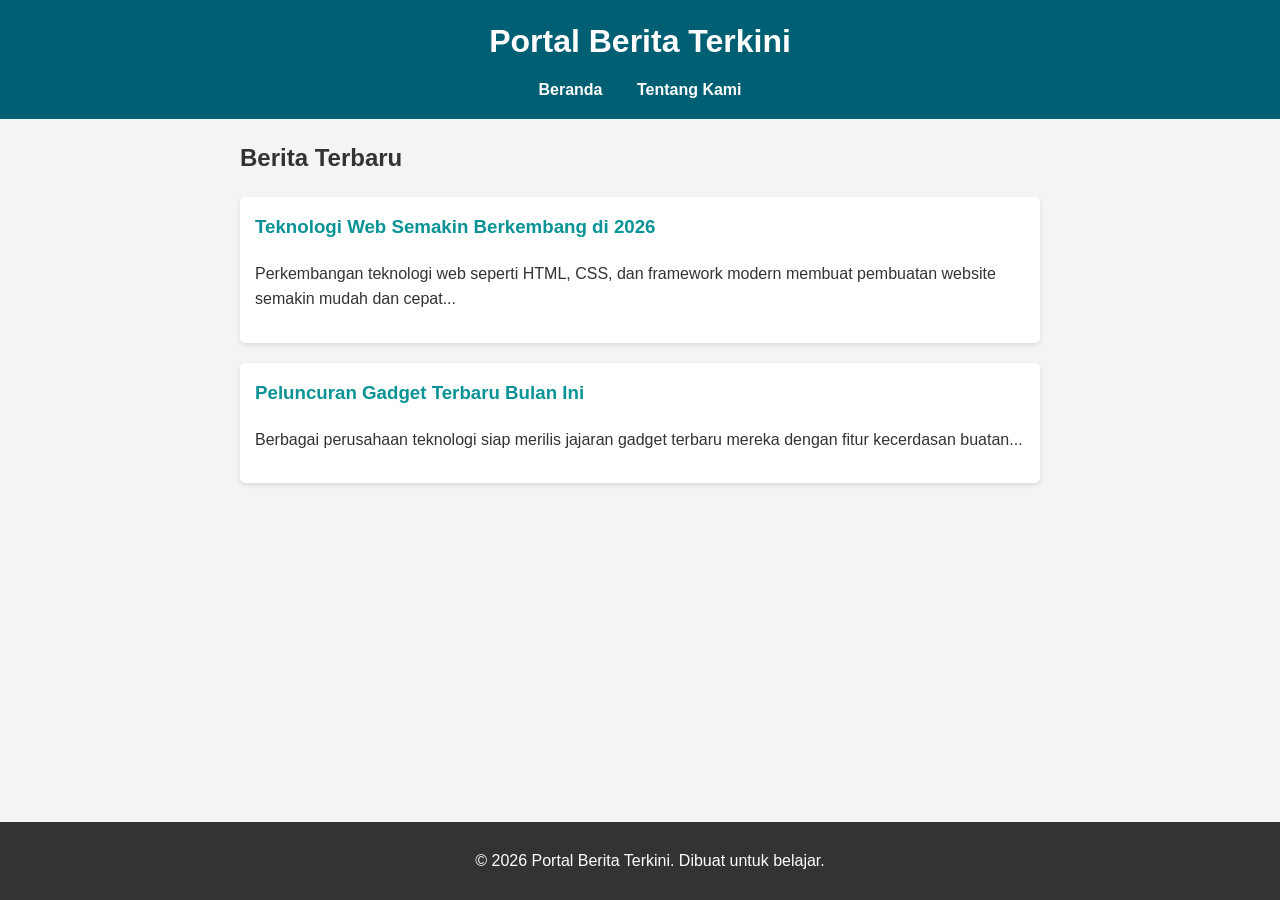
==== index.html @ ea535ac1 "Upload website berita pertama" ====
<!DOCTYPE html>
<html lang="id">
<head>
    <meta charset="UTF-8">
    <meta name="viewport" content="width=device-width, initial-scale=1.0">
    <title>Portal Berita Terkini</title>
    <link rel="stylesheet" href="style.css">
</head>
<body>
    <header>
        <h1>Portal Berita Terkini</h1>
        <nav>
            <a href="index.html">Beranda</a>
            <a href="tentang.html">Tentang Kami</a>
        </nav>
    </header>

    <main>
        <h2>Berita Terbaru</h2>
        <div class="card">
            <h3><a href="berita-1.html">Teknologi Web Semakin Berkembang di 2026</a></h3>
            <p>Perkembangan teknologi web seperti HTML, CSS, dan framework modern membuat pembuatan website semakin mudah dan cepat...</p>
        </div>
        <div class="card">
            <h3><a href="#">Peluncuran Gadget Terbaru Bulan Ini</a></h3>
            <p>Berbagai perusahaan teknologi siap merilis jajaran gadget terbaru mereka dengan fitur kecerdasan buatan...</p>
        </div>
    </main>

    <footer>
        <p>&copy; 2026 Portal Berita Terkini. Dibuat untuk belajar.</p>
    </footer>
</body>
</html>
---- style.css ----
body {
    font-family: Arial, sans-serif;
    line-height: 1.6;
    margin: 0;
    padding: 0;
    background-color: #f4f4f4;
    color: #333;
}

header {
    background: #005f73;
    color: #fff;
    padding: 1rem 0;
    text-align: center;
}

header h1 {
    margin: 0;
    margin-bottom: 10px;
}

nav a {
    color: #fff;
    text-decoration: none;
    margin: 0 15px;
    font-weight: bold;
}

nav a:hover {
    text-decoration: underline;
}

main {
    max-width: 800px;
    margin: 20px auto;
    padding: 0 20px;
}

.card {
    background: #fff;
    padding: 15px;
    margin-bottom: 20px;
    border-radius: 5px;
    box-shadow: 0 2px 5px rgba(0,0,0,0.1);
}

.card h3 {
    margin-top: 0;
}

.card a {
    color: #0a9396;
    text-decoration: none;
}

.card a:hover {
    text-decoration: underline;
}

article {
    background: #fff;
    padding: 20px;
    border-radius: 5px;
    box-shadow: 0 2px 5px rgba(0,0,0,0.1);
}

.tanggal {
    color: #777;
    font-size: 0.9em;
    border-bottom: 1px solid #eee;
    padding-bottom: 10px;
}

.btn-kembali {
    display: inline-block;
    margin-top: 20px;
    color: #005f73;
    text-decoration: none;
    font-weight: bold;
}

footer {
    text-align: center;
    padding: 10px;
    background: #333;
    color: #fff;
    position: fixed;
    bottom: 0;
    width: 100%;
}
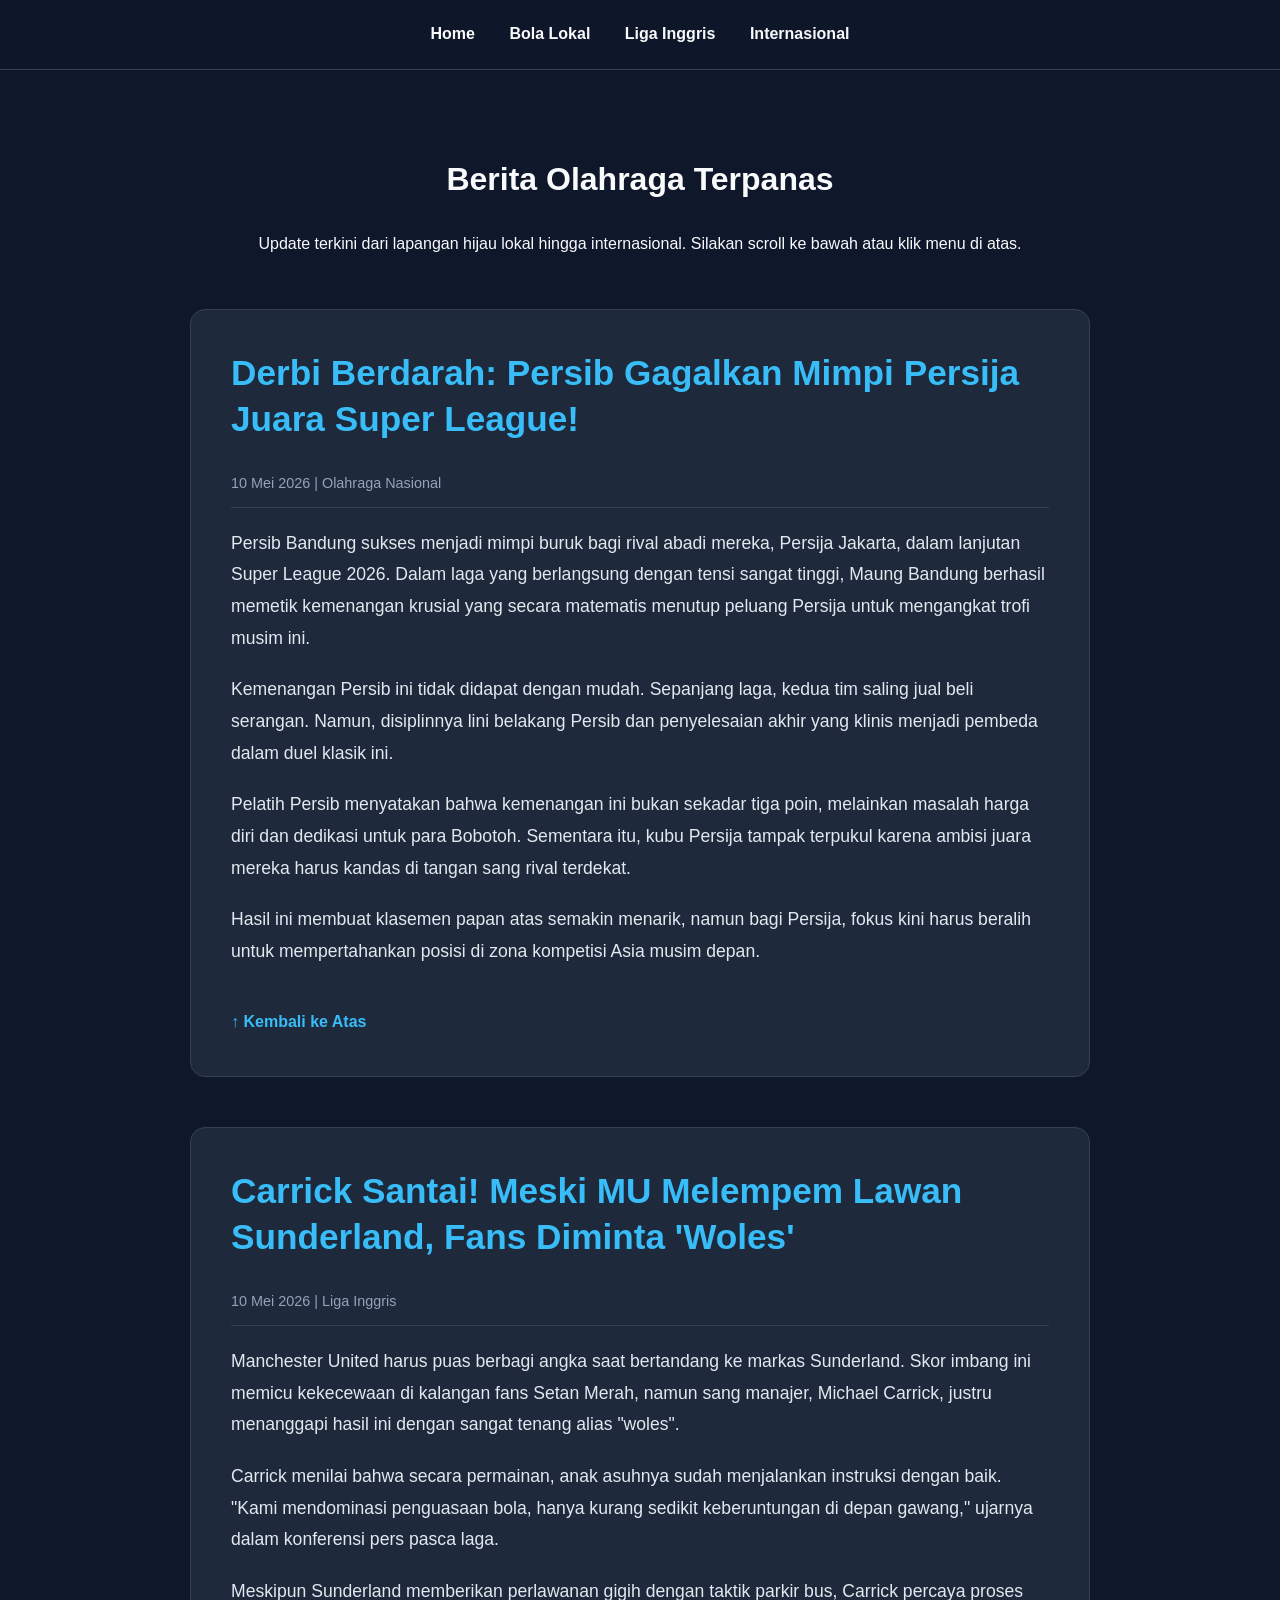
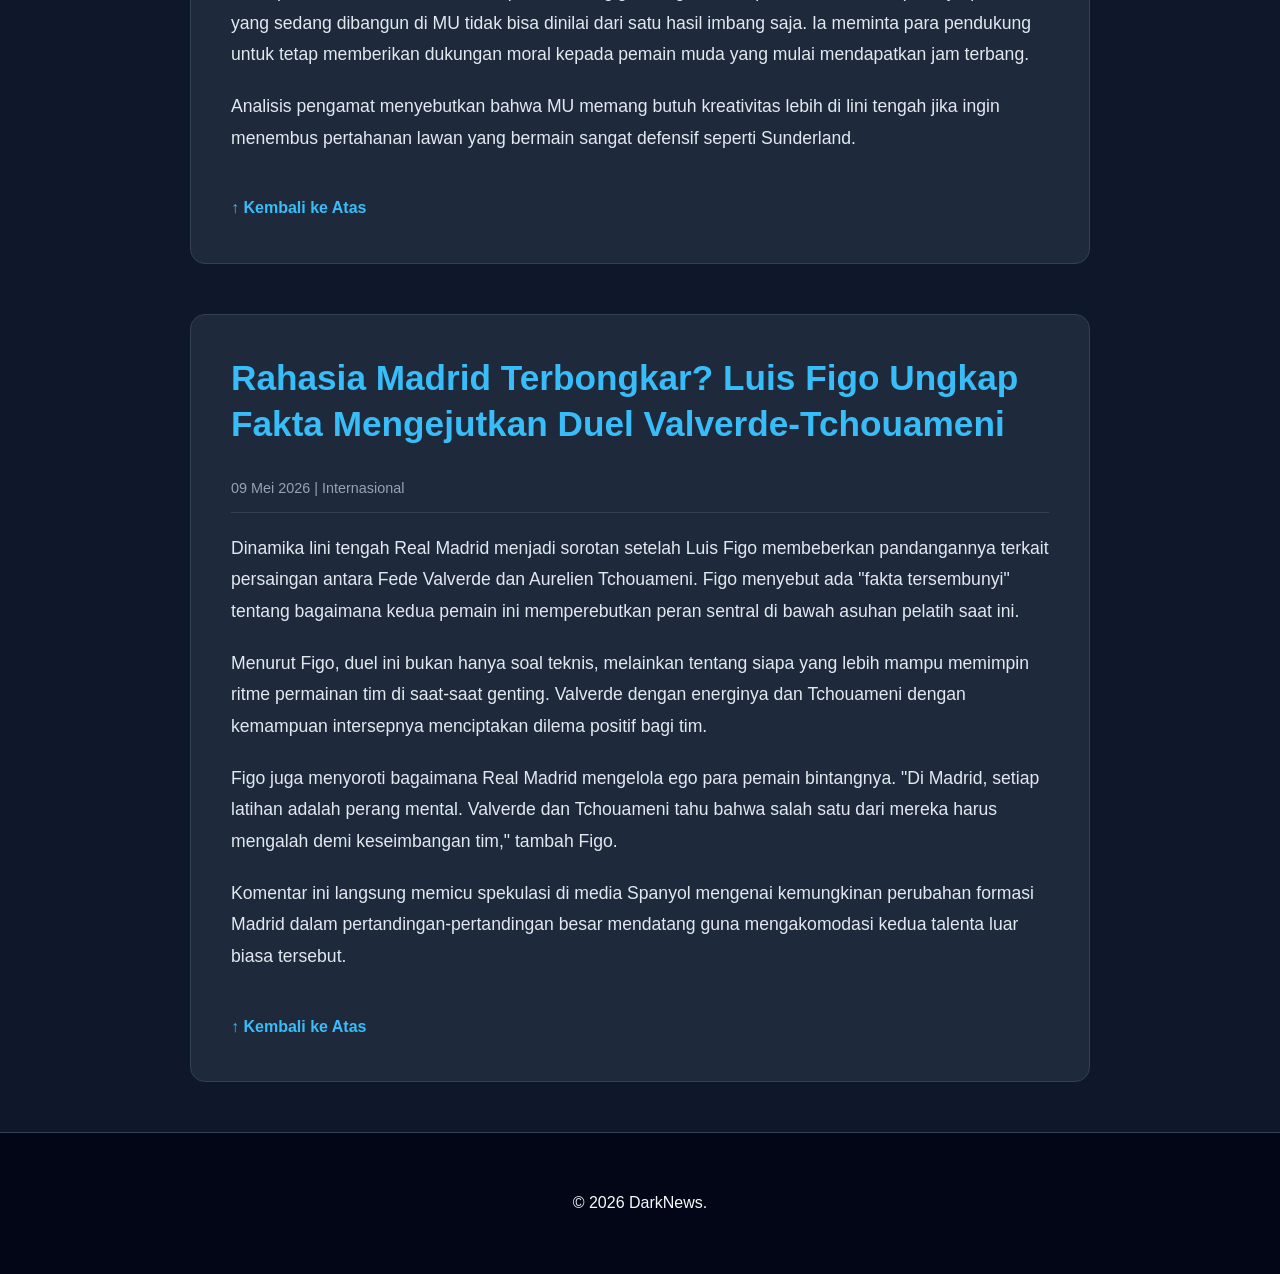
==== commit 67ddc0a5: "Mengubah website menjadi single page dengan anchor ID" ====
--- a/index.html
+++ b/index.html
@@ -3,32 +3,67 @@
 <head>
     <meta charset="UTF-8">
     <meta name="viewport" content="width=device-width, initial-scale=1.0">
-    <title>Portal Berita Terkini</title>
+    <title>DarkNews - Portal Berita Olahraga</title>
     <link rel="stylesheet" href="style.css">
 </head>
-<body>
+<body id="atas">
     <header>
-        <h1>Portal Berita Terkini</h1>
         <nav>
-            <a href="index.html">Beranda</a>
-            <a href="tentang.html">Tentang Kami</a>
+            <a href="#atas">Home</a>
+            <a href="#persib-persija">Bola Lokal</a>
+            <a href="#mu-sunderland">Liga Inggris</a>
+            <a href="#madrid-figo">Internasional</a>
         </nav>
     </header>
 
     <main>
-        <h2>Berita Terbaru</h2>
-        <div class="card">
-            <h3><a href="berita-1.html">Teknologi Web Semakin Berkembang di 2026</a></h3>
-            <p>Perkembangan teknologi web seperti HTML, CSS, dan framework modern membuat pembuatan website semakin mudah dan cepat...</p>
+        <div class="hero">
+            <h1>Berita Olahraga Terpanas</h1>
+            <p>Update terkini dari lapangan hijau lokal hingga internasional. Silakan scroll ke bawah atau klik menu di atas.</p>
         </div>
-        <div class="card">
-            <h3><a href="#">Peluncuran Gadget Terbaru Bulan Ini</a></h3>
-            <p>Berbagai perusahaan teknologi siap merilis jajaran gadget terbaru mereka dengan fitur kecerdasan buatan...</p>
-        </div>
+
+        <!-- Berita 1 -->
+        <article class="berita-container" id="persib-persija">
+            <h2>Derbi Berdarah: Persib Gagalkan Mimpi Persija Juara Super League!</h2>
+            <p class="meta">10 Mei 2026 | Olahraga Nasional</p>
+            <div class="content">
+                <p>Persib Bandung sukses menjadi mimpi buruk bagi rival abadi mereka, Persija Jakarta, dalam lanjutan Super League 2026. Dalam laga yang berlangsung dengan tensi sangat tinggi, Maung Bandung berhasil memetik kemenangan krusial yang secara matematis menutup peluang Persija untuk mengangkat trofi musim ini.</p>
+                <p>Kemenangan Persib ini tidak didapat dengan mudah. Sepanjang laga, kedua tim saling jual beli serangan. Namun, disiplinnya lini belakang Persib dan penyelesaian akhir yang klinis menjadi pembeda dalam duel klasik ini.</p>
+                <p>Pelatih Persib menyatakan bahwa kemenangan ini bukan sekadar tiga poin, melainkan masalah harga diri dan dedikasi untuk para Bobotoh. Sementara itu, kubu Persija tampak terpukul karena ambisi juara mereka harus kandas di tangan sang rival terdekat.</p>
+                <p>Hasil ini membuat klasemen papan atas semakin menarik, namun bagi Persija, fokus kini harus beralih untuk mempertahankan posisi di zona kompetisi Asia musim depan.</p>
+            </div>
+            <a href="#atas" class="kembali-atas">↑ Kembali ke Atas</a>
+        </article>
+
+        <!-- Berita 2 -->
+        <article class="berita-container" id="mu-sunderland">
+            <h2>Carrick Santai! Meski MU Melempem Lawan Sunderland, Fans Diminta 'Woles'</h2>
+            <p class="meta">10 Mei 2026 | Liga Inggris</p>
+            <div class="content">
+                <p>Manchester United harus puas berbagi angka saat bertandang ke markas Sunderland. Skor imbang ini memicu kekecewaan di kalangan fans Setan Merah, namun sang manajer, Michael Carrick, justru menanggapi hasil ini dengan sangat tenang alias "woles".</p>
+                <p>Carrick menilai bahwa secara permainan, anak asuhnya sudah menjalankan instruksi dengan baik. "Kami mendominasi penguasaan bola, hanya kurang sedikit keberuntungan di depan gawang," ujarnya dalam konferensi pers pasca laga.</p>
+                <p>Meskipun Sunderland memberikan perlawanan gigih dengan taktik parkir bus, Carrick percaya proses yang sedang dibangun di MU tidak bisa dinilai dari satu hasil imbang saja. Ia meminta para pendukung untuk tetap memberikan dukungan moral kepada pemain muda yang mulai mendapatkan jam terbang.</p>
+                <p>Analisis pengamat menyebutkan bahwa MU memang butuh kreativitas lebih di lini tengah jika ingin menembus pertahanan lawan yang bermain sangat defensif seperti Sunderland.</p>
+            </div>
+            <a href="#atas" class="kembali-atas">↑ Kembali ke Atas</a>
+        </article>
+
+        <!-- Berita 3 -->
+        <article class="berita-container" id="madrid-figo">
+            <h2>Rahasia Madrid Terbongkar? Luis Figo Ungkap Fakta Mengejutkan Duel Valverde-Tchouameni</h2>
+            <p class="meta">09 Mei 2026 | Internasional</p>
+            <div class="content">
+                <p>Dinamika lini tengah Real Madrid menjadi sorotan setelah Luis Figo membeberkan pandangannya terkait persaingan antara Fede Valverde dan Aurelien Tchouameni. Figo menyebut ada "fakta tersembunyi" tentang bagaimana kedua pemain ini memperebutkan peran sentral di bawah asuhan pelatih saat ini.</p>
+                <p>Menurut Figo, duel ini bukan hanya soal teknis, melainkan tentang siapa yang lebih mampu memimpin ritme permainan tim di saat-saat genting. Valverde dengan energinya dan Tchouameni dengan kemampuan intersepnya menciptakan dilema positif bagi tim.</p>
+                <p>Figo juga menyoroti bagaimana Real Madrid mengelola ego para pemain bintangnya. "Di Madrid, setiap latihan adalah perang mental. Valverde dan Tchouameni tahu bahwa salah satu dari mereka harus mengalah demi keseimbangan tim," tambah Figo.</p>
+                <p>Komentar ini langsung memicu spekulasi di media Spanyol mengenai kemungkinan perubahan formasi Madrid dalam pertandingan-pertandingan besar mendatang guna mengakomodasi kedua talenta luar biasa tersebut.</p>
+            </div>
+            <a href="#atas" class="kembali-atas">↑ Kembali ke Atas</a>
+        </article>
     </main>
 
     <footer>
-        <p>&copy; 2026 Portal Berita Terkini. Dibuat untuk belajar.</p>
+        <p>&copy; 2026 DarkNews.</p>
     </footer>
 </body>
 </html>
--- a/style.css
+++ b/style.css
@@ -1,90 +1,111 @@
+/* Dark Theme Variables */
+:root {
+    --bg-dark: #0f172a;
+    --card-dark: #1e293b;
+    --accent: #38bdf8;
+    --text-main: #f8fafc;
+    --text-dim: #94a3b8;
+}
+
+html {
+    scroll-behavior: smooth; /* Efek scroll halus */
+}
+
 body {
-    font-family: Arial, sans-serif;
-    line-height: 1.6;
+    font-family: 'Segoe UI', Roboto, Helvetica, Arial, sans-serif;
+    line-height: 1.8;
     margin: 0;
     padding: 0;
-    background-color: #f4f4f4;
-    color: #333;
+    background-color: var(--bg-dark);
+    color: var(--text-main);
 }
 
 header {
-    background: #005f73;
-    color: #fff;
-    padding: 1rem 0;
+    background: rgba(15, 23, 42, 0.9);
+    backdrop-filter: blur(10px);
+    border-bottom: 1px solid #334155;
+    padding: 20px 0;
+    position: sticky;
+    top: 0;
+    z-index: 100;
+}
+
+nav {
     text-align: center;
 }
 
-header h1 {
-    margin: 0;
-    margin-bottom: 10px;
-}
-
 nav a {
-    color: #fff;
+    color: var(--text-main);
     text-decoration: none;
     margin: 0 15px;
-    font-weight: bold;
+    font-weight: 600;
+    transition: color 0.3s;
 }
 
 nav a:hover {
-    text-decoration: underline;
+    color: var(--accent);
 }
 
 main {
-    max-width: 800px;
-    margin: 20px auto;
+    max-width: 900px;
+    margin: 40px auto;
     padding: 0 20px;
 }
 
-.card {
-    background: #fff;
-    padding: 15px;
-    margin-bottom: 20px;
-    border-radius: 5px;
-    box-shadow: 0 2px 5px rgba(0,0,0,0.1);
+.hero {
+    text-align: center;
+    margin-bottom: 50px;
+    padding-top: 20px;
 }
 
-.card h3 {
+/* Pembungkus artikel berita */
+.berita-container {
+    background: var(--card-dark);
+    padding: 40px;
+    margin-bottom: 50px;
+    border-radius: 15px;
+    border: 1px solid #334155;
+    /* Memberi jarak aman agar judul tidak tertutup header saat dilompat */
+    scroll-margin-top: 100px; 
+}
+
+.berita-container h2 {
+    font-size: 2.2rem;
+    color: var(--accent);
+    line-height: 1.3;
     margin-top: 0;
 }
 
-.card a {
-    color: #0a9396;
-    text-decoration: none;
-}
-
-.card a:hover {
-    text-decoration: underline;
-}
-
-article {
-    background: #fff;
-    padding: 20px;
-    border-radius: 5px;
-    box-shadow: 0 2px 5px rgba(0,0,0,0.1);
-}
-
-.tanggal {
-    color: #777;
-    font-size: 0.9em;
-    border-bottom: 1px solid #eee;
+.meta {
+    color: var(--text-dim);
+    font-size: 0.9rem;
+    margin-bottom: 20px;
+    border-bottom: 1px solid #334155;
     padding-bottom: 10px;
 }
 
-.btn-kembali {
+.content p {
+    margin-bottom: 20px;
+    font-size: 1.1rem;
+    color: #e2e8f0;
+}
+
+.kembali-atas {
     display: inline-block;
     margin-top: 20px;
-    color: #005f73;
+    color: var(--accent);
     text-decoration: none;
     font-weight: bold;
 }
 
+.kembali-atas:hover {
+    text-decoration: underline;
+}
+
 footer {
     text-align: center;
-    padding: 10px;
-    background: #333;
-    color: #fff;
-    position: fixed;
-    bottom: 0;
-    width: 100%;
+    padding: 40px;
+    border-top: 1px solid #334155;
+    background: #020617;
+    margin-top: 50px;
 }
